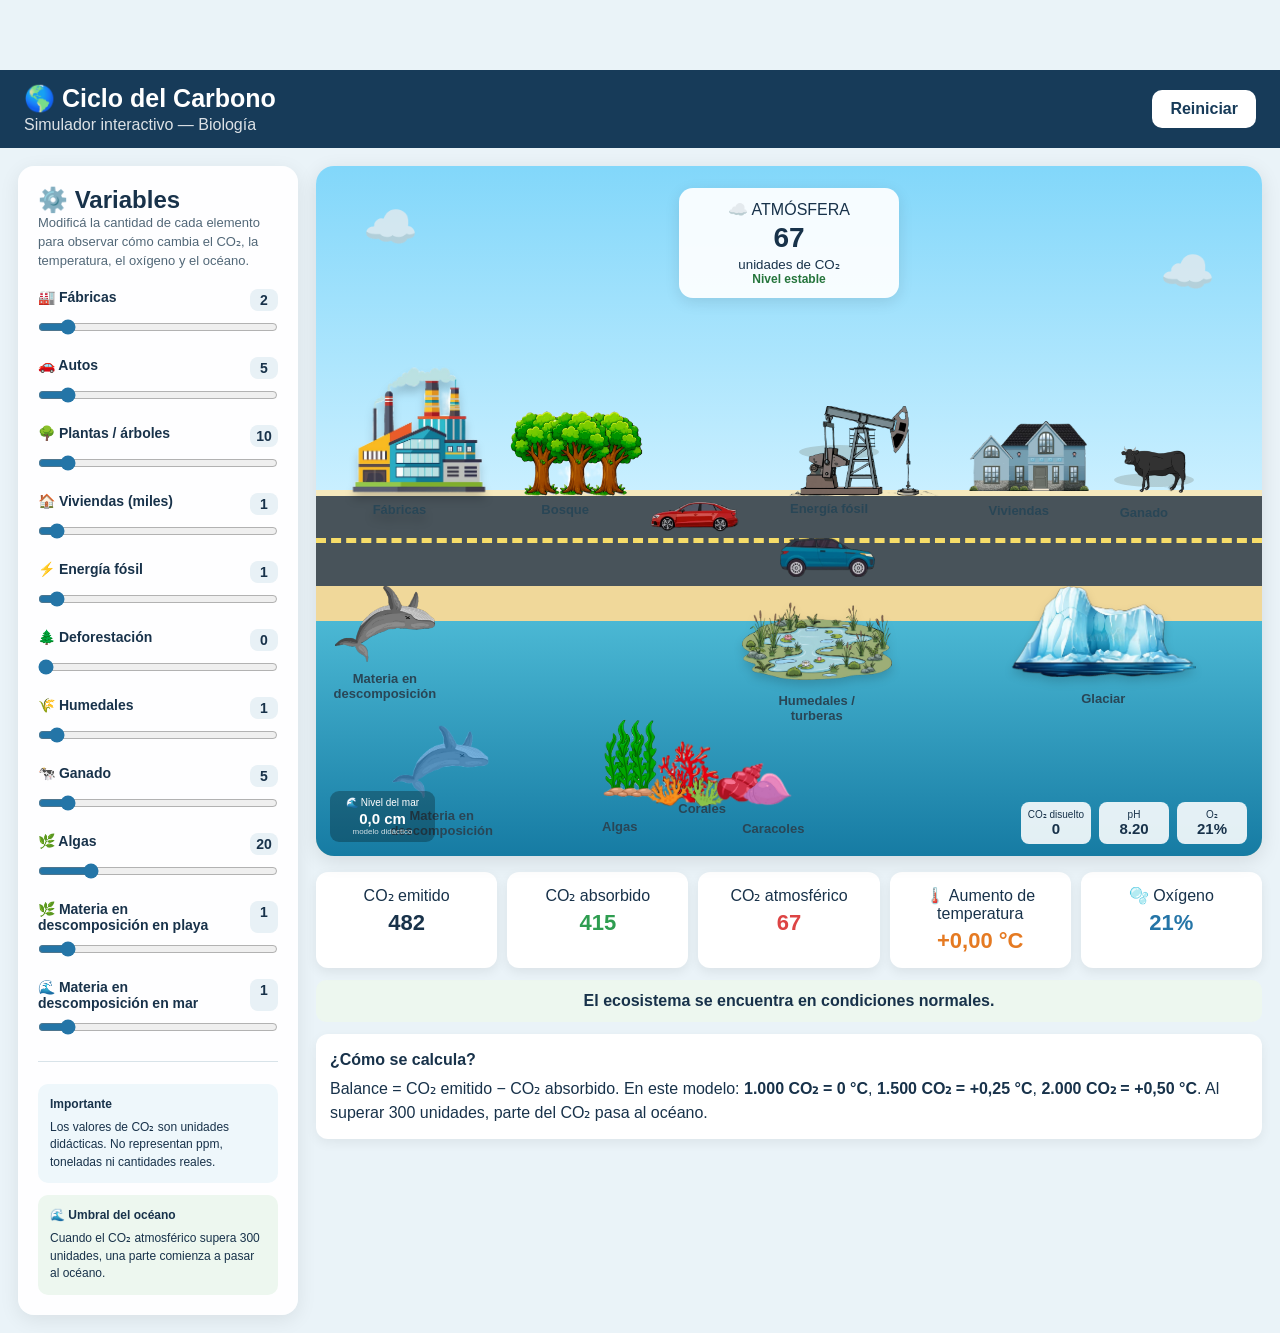
==== simulacion.html @ f577bbe4 "Add files via upload" ====
<!DOCTYPE html>
<html lang="es">
<head>
  <link rel="stylesheet" href="./CSS.styles/inicio.css">
  <meta charset="UTF-8">
  <meta name="viewport" content="width=device-width, initial-scale=1.0">
  <title>Simulador del Ciclo del Carbono</title>
  <link rel="stylesheet" href="./CSS.styles/styles.css">
</head>

<body>

<header class="topbar">
  <div>
    <h1>🌎 Ciclo del Carbono</h1>
    <p>Simulador interactivo — Biología</p>
  </div>

  <button id="resetBtn" class="reset-btn">Reiniciar</button>
</header>


<main class="app">

  <!-- =====================================================
       PANEL DE VARIABLES
       ===================================================== -->

  <aside class="control-panel">

    <h2>⚙️ Variables</h2>

    <p class="small">
      Modificá la cantidad de cada elemento para observar
      cómo cambia el CO₂, la temperatura, el oxígeno y el océano.
    </p>

    <div class="control-group">
      <label>
        🏭 Fábricas
        <span id="factoryCountValue">2</span>
      </label>
      <input id="factoryCount" type="range" min="0" max="20" value="2">
    </div>

    <div class="control-group">
      <label>
        🚗 Autos
        <span id="carCountValue">5</span>
      </label>
      <input id="carCount" type="range" min="0" max="50" value="5">
    </div>

    <div class="control-group">
      <label>
        🌳 Plantas / árboles
        <span id="treeCountValue">10</span>
      </label>
      <input id="treeCount" type="range" min="0" max="100" value="10">
    </div>

    <div class="control-group">
      <label>
        🏠 Viviendas (miles)
        <span id="housingCountValue">1</span>
      </label>
      <input id="housingCount" type="range" min="0" max="20" value="1">
    </div>

    <div class="control-group">
      <label>
        ⚡ Energía fósil
        <span id="energyCountValue">1</span>
      </label>
      <input id="energyCount" type="range" min="0" max="20" value="1">
    </div>

    <div class="control-group">
      <label>
        🌲 Deforestación
        <span id="deforestationCountValue">0</span>
      </label>
      <input id="deforestationCount" type="range" min="0" max="20" value="0">
    </div>

    <div class="control-group">
      <label>
        🌾 Humedales
        <span id="wetlandCountValue">1</span>
      </label>
      <input id="wetlandCount" type="range" min="0" max="20" value="1">
    </div>

    <div class="control-group">
      <label>
        🐄 Ganado
        <span id="cattleCountValue">5</span>
      </label>
      <input id="cattleCount" type="range" min="0" max="50" value="5">
    </div>

    <div class="control-group">
      <label>
        🌿 Algas
        <span id="algaeCountValue">20</span>
      </label>
      <input id="algaeCount" type="range" min="0" max="100" value="20">
    </div>

    <div class="control-group">
      <label>
        🌿 Materia en descomposición en playa
        <span id="whaleBeachCountValue">1</span>
      </label>
      <input id="whaleBeachCount" type="range" min="0" max="10" value="1">
    </div>

    <div class="control-group">
      <label>
        🌊 Materia en descomposición en mar
        <span id="whaleSeaCountValue">1</span>
      </label>
      <input id="whaleSeaCount" type="range" min="0" max="10" value="1">
    </div>

    <hr>

    <div class="info-box">
      <strong>Importante</strong>
      <p>
        Los valores de CO₂ son unidades didácticas.
        No representan ppm, toneladas ni cantidades reales.
      </p>
    </div>

    <div class="threshold-box">
      <strong>🌊 Umbral del océano</strong>
      <p>
        Cuando el CO₂ atmosférico supera 300 unidades,
        una parte comienza a pasar al océano.
      </p>
    </div>

  </aside>


  <!-- =====================================================
       SIMULACIÓN
       ===================================================== -->

  <section class="simulation">

    <div class="sky">

      <div class="cloud cloud1">☁️</div>
      <div class="cloud cloud2">☁️</div>

      <div class="atmosphere-label">
        <span>☁️ ATMÓSFERA</span>
        <strong id="atmosphereCO2">0</strong>
        <small>unidades de CO₂</small>
        <div id="co2Status" class="co2-status">
          Nivel estable
        </div>
      </div>

      <!-- MODIFICACIÓN:
           Capa donde se crean los mini círculos de CO₂
           cuando se hace click sobre un elemento. -->
      <div id="co2ParticleLayer" class="co2-particle-layer" aria-hidden="true"></div>


      <!-- FÁBRICA -->

      <button class="scene-item factory" data-info="factory">
        <img src="./Imagenes/Fabrica.png" width="150">
        <span>Fábricas</span>
      </button>


      <!-- AUTOS -->

      <div class="road">
        <div class="road-line"></div>

        <button class="scene-item car" data-info="car"><img src="./Imagenes/Auto1.png" width="95"></button>
        <button class="scene-item car car2" data-info="car"><img src="./Imagenes/Auto2.png" width="95"></button>
      </div>


      <!-- BOSQUE -->

      <button class="scene-item forest" data-info="tree">

        <div class="trees">
          <img src="./Imagenes/Bosque.png" width="140">
        </div>
        <span>Bosque</span>
      </button>


      <!-- VIVIENDAS -->

      <button class="scene-item housing" data-info="housing">
        <img src="./Imagenes/Vivienda.png" width="120">
        <span>Viviendas</span>
      </button>


      <!-- ENERGÍA FÓSIL -->

      <button class="scene-item energy" data-info="energy">

        <span class="power-plant" aria-hidden="true">
          <img src="./Imagenes/Energía.png" width="150">
        </span>

        <span>Energía fósil</span>

      </button>


      <!-- =====================================================
           MODIFICACIÓN:
           DEFORESTACIÓN
           Los troncos aparecen solamente cuando hay
           deforestación.
           ===================================================== -->

      <button
        class="scene-item deforestation"
        data-info="deforestation"
      >

        <span class="deforestation-logs" aria-hidden="true">
          <img src="./Imagenes/Deforestacion.png" width="140">
        </span>

        <span>Deforestación</span>

      </button>


      <!-- INCENDIOS AUTOMÁTICOS -->
      <!-- MODIFICACIÓN:-->

      <button class="scene-item fire" data-info="fire">

        <span class="fire-emoji" aria-hidden="true"><img src="./Imagenes/Incendios.png" width="120"></span>

        <span>Incendios</span>

      </button>


      <!-- GANADO -->

      <button class="scene-item cattle" data-info="cattle">
        <img src="./Imagenes/Ganado.png" width="65">
        <span>Ganado</span>
      </button>


      <!-- FLUJOS DE CO₂ -->

      <div class="co2-flow flow-factory emission"></div>
      <div class="co2-flow flow-car emission"></div>
      <div class="co2-flow flow-tree absorption"></div>
      <div class="co2-flow flow-cattle emission"></div>


      <!-- =====================================================
           PLAYA
           ===================================================== -->

      <div class="beach">

        <div class="sand"></div>


        <!-- MATERIA EN DESCOMPOSICIÓN -->

        <button
          class="scene-item dead-whale-beach"
          data-info="whaleBeach"
        >
          <span class="decomposition-whale"><img src="./Imagenes/Materia playa.png" width="100"></span>
          <span>Materia en descomposición</span>
        </button>


        <div class="co2-flow flow-whale-beach emission"></div>


        <!-- =================================================
             MODIFICACIÓN:
             HUMEDAL MÁS ARRIBA PARA NO TAPAR LOS CORALES
             ================================================= -->

        
<!-- MODIFICACIÓN: imagen propia del humedal -->
        <button
          class="scene-item wetland"
          id="wetlandImage"
          data-info="wetland"
          aria-label="Humedales y turberas"
        >
          <img
            src="./Imagenes/Humedal.png"
            alt="Humedal"
            class="custom-landscape-image"
          >
          <span class="image-caption">Humedales / turberas</span>
        </button>



        <!-- =================================================
             MODIFICACIÓN:
             GLACIAR FUERA DEL OCÉANO
             ================================================= -->

        <!-- MODIFICACIÓN:
             El glaciar ahora es clickeable como el resto de los elementos. -->
        
<!-- MODIFICACIÓN: imagen propia del glaciar -->
        <button
          class="scene-item polar-ice"
          id="polarIce"
          data-info="glacier"
          aria-label="Glaciar"
        >
          <img
            src="./Imagenes/Glaciar.png"
            alt="Glaciar"
            class="custom-landscape-image"
          >
          <span class="image-caption">Glaciar</span>
        </button>



        <!-- =================================================
             OCÉANO
             ================================================= -->

        <div class="ocean">

          <!-- MATERIA EN DESCOMPOSICIÓN -->

          <button
            class="scene-item dead-whale-sea"
            data-info="whaleSea"
          >
            <span class="decomposition-whale"><img src="./Imagenes/Materia mar.png" width="100"></span>
            <span>Materia en descomposición</span>
          </button>


          <!-- =================================================
               MODIFICACIÓN:
               VIDA MARINA AGRUPADA
               ================================================= -->

          <button class="scene-item algae" data-info="algae">

            <img src="./Imagenes/Algas.png" width="60">

            <span>Algas</span>

          </button>


          <button class="scene-item coral" data-info="coral">

            <img src="./Imagenes/Corales.png" width="80">

            <span>Corales</span>

          </button>


          <button class="scene-item snails" data-info="snail">

            <img src="./Imagenes/Caracoles.png" width="80">

            <span>Caracoles</span>

          </button>

          <div class="co2-flow flow-algae absorption"></div>
          <div class="co2-flow flow-ocean absorption"></div>
          <div class="co2-flow flow-whale-sea emission"></div>


          <!-- =================================================
               MODIFICACIÓN:
               NIVEL DEL MAR ABAJO A LA IZQUIERDA
               ================================================= -->

          <div class="sea-level">

            <span>🌊 Nivel del mar</span>

            <strong id="seaLevel">
              0,0 cm
            </strong>

            <small>
              modelo didáctico
            </small>

          </div>


          <!-- ESTADÍSTICAS DEL OCÉANO -->

          <div class="ocean-stats">

            <div>
              <span>CO₂ disuelto</span>
              <strong id="dissolvedCO2">0</strong>
            </div>

            <div id="oceanPHCard" class="clickable-stat">
              <span>pH</span>
              <strong id="oceanPH">8.2</strong>
            </div>

            <div>
              <span>O₂</span>
              <strong id="oceanOxygen">21%</strong>
            </div>

          </div>

        </div>

      </div>

    </div>


    <!-- =====================================================
         PANEL INFORMATIVO
         ===================================================== -->

    <aside id="infoPanel" class="info-panel">

      <button id="closeInfo" class="close-btn">×</button>

      <div id="infoIcon" class="info-icon">🌎</div>

      <h2 id="infoTitle">
        Seleccioná un elemento
      </h2>

      <p id="infoDescription">
        Hacé click sobre un elemento del paisaje
        para conocer su función dentro del ciclo
        del carbono.
      </p>

      <div id="infoStats" class="info-stats"></div>

    </aside>


    <!-- =====================================================
         DASHBOARD
         ===================================================== -->

    <section class="dashboard">

      <div class="metric">
        <span>CO₂ emitido</span>
        <strong id="totalEmitted">0</strong>
      </div>

      <div class="metric absorption">
        <span>CO₂ absorbido</span>
        <strong id="totalAbsorbed">0</strong>
      </div>

      <div class="metric balance">
        <span>CO₂ atmosférico</span>
        <strong id="netBalance">0</strong>
      </div>

      <div class="metric temperature">
        <span>🌡️ Aumento de temperatura</span>
        <strong id="temperature">+0,00 °C</strong>
      </div>

      <!-- MODIFICACIÓN:
           O₂ máximo = 21% -->

      <div class="metric oxygen">
        <span>🫧 Oxígeno</span>
        <strong id="oxygen">21%</strong>
      </div>

    </section>


    <div id="ecosystemMessage" class="ecosystem-message">
      El ecosistema se encuentra en condiciones normales.
    </div>


    <div class="explanation">

      <strong>¿Cómo se calcula?</strong>

      <span>
        Balance = CO₂ emitido − CO₂ absorbido.
        En este modelo:
        <b>1.000 CO₂ = 0 °C</b>,
        <b>1.500 CO₂ = +0,25 °C</b>,
        <b>2.000 CO₂ = +0,50 °C</b>.
        Al superar 300 unidades,
        parte del CO₂ pasa al océano.
      </span>

    </div>

  </section>

</main>


<script src="./java/script.js"></script>

</body>
</html>
---- CSS.styles/inicio.css ----
/* CONFIGURACION GENERAL */

* {
    margin: 0;
    padding: 0;
    box-sizing: border-box;
}

html {
    scroll-behavior: smooth;
}

body {
    font-family: Arial, sans-serif;
    background: #071c27;
    color: white;
}


/* BARRA DE NAVEGACION */

.navbar {
    display: flex;
    justify-content: space-between;
    align-items: center;

    padding: 22px 8%;

    background: #071c27;
}

.logo {
    color: white;
    text-decoration: none;

    font-size: 25px;
    font-weight: bold;
}

.logo span {
    color: #6dd5a7;
}

nav {
    display: flex;
    align-items: center;
    gap: 25px;
  
}
/* Barra superior fija */
.navbar {
    position: fixed;
    top: 0;
    left: 0;
    width: 100%;
    z-index: 1000;
}

/* Permite que el contenido se desplace */
body {
    margin: 0;
    padding-top: 70px;
}

nav a {
    color: #d5e4e8;
    text-decoration: none;
    font-size: 14px;
}

nav a:hover {
    color: #6dd5a7;
}

.nav-button {
    padding: 11px 18px;

    border: 1px solid #6dd5a7;
    border-radius: 25px;
}


/* PRESENTACION */

.hero {
    min-height: 560px;

    display: flex;
    align-items: center;
    justify-content: space-between;

    padding: 70px 8%;

    background:
        radial-gradient(
            circle at 80% 50%,
            #174c54,
            #071c27 55%
        );
}

.hero-content {
    max-width: 580px;
}

.subtitulo {
    color: #6dd5a7;

    font-size: 13px;
    font-weight: bold;
    letter-spacing: 2px;

    margin-bottom: 20px;
}

h1 {
    font-size: 52px;
    line-height: 1.15;

    margin-bottom: 25px;
}

h1 span {
    color: #6dd5a7;
}

.descripcion {
    color: #c1d2d8;

    font-size: 17px;
    line-height: 1.7;

    max-width: 500px;
}


/* BOTONES */

.botones {
    display: flex;
    flex-wrap: wrap;
    gap: 15px;

    margin-top: 30px;
}

.boton-principal {
    display: inline-block;

    padding: 15px 24px;

    background: #6dd5a7;
    color: #071c27;

    border-radius: 30px;

    font-weight: bold;
    text-decoration: none;

    transition: 0.3s;
}

.boton-principal:hover {
    background: #91e8bf;
    transform: translateY(-3px);
}

.boton-secundario {
    display: inline-block;

    padding: 15px 24px;

    border: 1px solid #54717c;
    border-radius: 30px;

    color: white;
    text-decoration: none;
}


/* PLANETA */

.hero-image {
    text-align: center;

    margin-left: 30px;
}

.planeta {
    font-size: 190px;

    filter: drop-shadow(
        0 0 35px #278d85
    );
}

.texto-planeta {
    color: #b9d3d8;
    font-size: 14px;
}


/* INFORMACION */

.informacion {
    padding: 90px 8%;
    background: #f1f7f5;
    color: #16313b;
}

.titulo-seccion {
    max-width: 700px;
    margin-bottom: 45px;
}

.titulo-seccion h2,
.explorar h2 {
    font-size: 38px;
    margin-bottom: 20px;
}

.titulo-seccion p:last-child {
    color: #526a72;
    line-height: 1.7;
}


/* TARJETAS */

.tarjetas {
    display: grid;

    grid-template-columns: repeat(3, 1fr);

    gap: 22px;
}

.tarjeta {
    padding: 30px;

    background: white;

    border-radius: 18px;

    box-shadow:
        0 8px 25px rgba(15, 45, 50, 0.08);
}

.icono {
    font-size: 40px;
    margin-bottom: 20px;
}

.tarjeta h3 {
    margin-bottom: 15px;
    font-size: 21px;
}

.tarjeta p {
    color: #526a72;
    line-height: 1.7;
}


/* ECOSISTEMA */

.ecosistema {
    padding: 100px 8%;

    background:
        linear-gradient(
            120deg,
            #0d3440,
            #071c27
        );
}

.ecosistema-content {
    max-width: 700px;
}

.ecosistema h2 {
    font-size: 38px;
    line-height: 1.3;
    margin-bottom: 25px;
}

.ecosistema p:not(.subtitulo) {
    color: #c1d2d8;
    line-height: 1.8;
    margin-bottom: 30px;
}


/* EXPLORAR */

.explorar {
    text-align: center;

    padding: 90px 8%;

    background: #f1f7f5;
    color: #16313b;
}

.explorar p:not(.subtitulo) {
    max-width: 650px;

    margin: 0 auto 30px;

    color: #526a72;
    line-height: 1.7;
}


/* PIE DE PAGINA */

footer {
    display: flex;
    justify-content: space-between;
    align-items: center;

    padding: 25px 8%;

    background: #04141c;

    color: #a9c0c8;
    font-size: 13px;
}

footer a {
    color: #6dd5a7;
    text-decoration: none;
}


/* ADAPTACION A CELULARES */

@media (max-width: 800px) {

    .navbar {
        flex-direction: column;
        gap: 20px;
    }

    nav {
        flex-wrap: wrap;
        justify-content: center;
        gap: 15px;
    }

    .hero {
        flex-direction: column;
        text-align: center;
        gap: 40px;
    }

    .hero-content {
        max-width: 100%;
    }

    h1 {
        font-size: 38px;
    }

    .botones {
        justify-content: center;
    }

    .hero-image {
        margin-left: 0;
    }

    .planeta {
        font-size: 130px;
    }

    .tarjetas {
        grid-template-columns: 1fr;
    }

    .titulo-seccion h2,
    .ecosistema h2,
    .explorar h2 {
        font-size: 30px;
    }

    footer {
        flex-direction: column;
        gap: 15px;
        text-align: center;
    }

}
---- CSS.styles/styles.css ----
* {
  box-sizing: border-box;
}

:root {
  --dark: #18324a;
  --card: rgba(255,255,255,.94);
  --green: #2e9d50;
}

body {
  margin: 0;
  font-family: Arial, Helvetica, sans-serif;
  background: #eaf3f8;
  color: var(--dark);
}

button,
input {
  font: inherit;
}


/* =========================================================
   BARRA SUPERIOR
   ========================================================= */

.topbar {
  min-height: 78px;
  padding: 14px 24px;
  display: flex;
  justify-content: space-between;
  align-items: center;
  background: #173b59;
  color: white;
}

.topbar h1 {
  margin: 0 0 3px;
  font-size: 25px;
}

.topbar p {
  margin: 0;
  opacity: .85;
}

.reset-btn {
  border: 0;
  border-radius: 10px;
  padding: 10px 18px;
  background: white;
  color: #173b59;
  font-weight: 700;
  cursor: pointer;
}


/* =========================================================
   ESTRUCTURA
   ========================================================= */

.app {
  display: grid;
  grid-template-columns: 280px minmax(700px,1fr);
  gap: 18px;
  max-width: 1500px;
  margin: 18px auto;
  padding: 0 18px;
}

.control-panel {
  background: var(--card);
  border-radius: 16px;
  padding: 20px;
  box-shadow: 0 5px 20px rgba(0,0,0,.08);
  height: fit-content;
}

.control-panel h2 {
  margin-top: 0;
}

.small {
  font-size: 13px;
  line-height: 1.45;
  color: #526878;
}

.control-group {
  margin: 18px 0;
}

.control-group label {
  display: flex;
  justify-content: space-between;
  gap: 10px;
  font-weight: 700;
  font-size: 14px;
  margin-bottom: 8px;
}

.control-group label span {
  min-width: 28px;
  text-align: center;
  border-radius: 8px;
  padding: 3px 6px;
  background: #e8f1f6;
}

input[type="range"] {
  width: 100%;
  accent-color: #2475a7;
}

hr {
  border: 0;
  border-top: 1px solid #d8e3e9;
  margin: 22px 0;
}

.info-box,
.threshold-box {
  font-size: 12px;
  line-height: 1.45;
  padding: 12px;
  border-radius: 10px;
  background: #eef7fb;
  margin-top: 12px;
}

.threshold-box {
  background: #edf7ef;
}

.info-box p,
.threshold-box p {
  margin: 6px 0 0;
}


/* =========================================================
   PAISAJE
   ========================================================= */

.sky {
  --heat: 0;
  min-height: 690px;
  position: relative;
  overflow: hidden;
  border-radius: 18px;

  background:
    linear-gradient(
      to bottom,
      #82d7fa 0%,
      #c9efff 47%,
      #f5e8bd 47%,
      #f5e8bd 100%
    );

  box-shadow: 0 5px 20px rgba(0,0,0,.1);
}

.sky::after {
  content: "";
  position: absolute;
  inset: 0;

  background:
    rgba(255,105,70,var(--heat));

  pointer-events: none;
  z-index: 30;
}

.cloud {
  position: absolute;
  font-size: 44px;
  opacity: .8;
  z-index: 1;
}

.cloud1 {
  left: 5%;
  top: 35px;
}

.cloud2 {
  right: 5%;
  top: 80px;
}


/* =========================================================
   ATMÓSFERA
   ========================================================= */

.atmosphere-label {
  position: absolute;
  z-index: 10;
  top: 22px;
  left: 50%;
  transform: translateX(-50%);
  min-width: 220px;
  text-align: center;
  background: rgba(255,255,255,.92);
  padding: 12px 18px;
  border-radius: 14px;
  box-shadow: 0 4px 15px rgba(0,0,0,.1);
}

.atmosphere-label span,
.atmosphere-label small {
  display: block;
}

.atmosphere-label strong {
  display: block;
  font-size: 28px;
  margin: 3px 0;
}

.co2-status {
  font-size: 12px;
  font-weight: 700;
  color: #25753c;
}

.co2-status.warning {
  color: #b36a00;
}

.co2-status.danger {
  color: #c62828;
}


/* =========================================================
   ELEMENTOS DEL PAISAJE
   ========================================================= */

.scene-item {
  position: absolute;
  z-index: 5;
  border: 0;
  background: transparent;
  cursor: pointer;
  font-size: 45px;
  text-align: center;
  transition: .3s ease;
}

/* ELEMENTOS QUE DESAPARECEN */

.scene-item.dead {
  opacity: 0 !important;
  visibility: hidden;
  pointer-events: none;
  transition: opacity .8s ease;
}

.scene-item:hover {
  transform: scale(1.08);
}

.scene-item > span:last-child {
  display: block;
  position: absolute;

  left: calc(50% + var(--label-x, 0px));
  top: calc(100% + var(--label-y, 0px));

  transform: translateX(-50%);

  width: max-content;
  max-width: 130px;

  font-size: 13px;
  font-weight: 700;
  color: #294656;
  text-align: center;
}

/* POSICIÓN PERSONALIZADA DE LOS NOMBRES */

.forest > span:last-child,
.algae > span:last-child,
.coral > span:last-child,
.snails > span:last-child {

  position: absolute;

  left: calc(50% + var(--label-x, 0px));
  top: calc(100% + var(--label-y, 4px));

  transform: translateX(-50%);

  width: max-content;
  max-width: 130px;

  text-align: center;
  font-size: 13px;
  font-weight: 700;
  color: #294656;
}

/* =========================================================
   ELEMENTOS TERRESTRES
   ========================================================= */

.factory {
  left: 3%;
  top: 190px;
  filter: drop-shadow(0 7px 4px rgba(0,0,0,.18));
  --label-x: -20px;
  --label-y: -15px;
}

.forest {
  left: 20%;
  top: 240px;
  --label-x: -10px;
  --label-y: -10px;
}

.cattle {
  right: 8%;
  top: 280px;
  --label-x: -10px;
  --label-y: 1px;
}

.housing {
  left: 69%;
  top: 255px;
  --label-x: -10px;
  --label-y: 1px;
}

.energy {
  left: 50%;
  top: 240px;
  --label-x: -10px;
  --label-y: 25px;
}

.deforestation {
  left: 27%;
  top: 285px;
  --label-x: -10px;
  --label-y: 5px;
}

.cattle::after,
.housing::after,
.energy::after {
  content: "";
  position: absolute;
  left: 50%;
  bottom: 17px;
  width: 80px;
  height: 14px;
  border-radius: 50%;
  background: rgba(75,60,35,.18);
  transform: translateX(-50%);
  z-index: -1;
}


/* =========================================================
   CARRETERA
   ========================================================= */

.road {
  position: absolute;
  z-index: 3;
  left: 0;
  right: 0;
  top: 330px;
  height: 90px;
  background: #48535a;
}

.road-line {
  position: absolute;
  top: 42px;
  left: 0;
  right: 0;
  border-top: 5px dashed #f7dd69;
}

.car {
  top: 2px;
  left: 35%;
}

.car2 {
  top: 40px;
  left: 49%;
}


/* =========================================================
   ENERGÍA FÓSIL
   ========================================================= */

.power-plant {
  position: relative;
  display: block;
  width: 100px;
  height: 70px;
  margin: auto;
}

.plant-building {
  position: absolute;
  left: 15px;
  bottom: 10px;
  width: 68px;
  height: 43px;
  border-radius: 5px 5px 2px 2px;
  background: linear-gradient(#68757c,#3f4c52);
  border: 3px solid #334047;
}

.plant-building::before {
  content: "";
  position: absolute;
  left: 9px;
  top: 10px;
  width: 10px;
  height: 10px;
  background: #f2cf6b;
  box-shadow:
    17px 0 #f2cf6b,
    34px 0 #f2cf6b,
    0 17px #f2cf6b,
    17px 17px #f2cf6b,
    34px 17px #f2cf6b;
}

.plant-chimney {
  position: absolute;
  bottom: 38px;
  width: 13px;
  height: 40px;
  border-radius: 3px 3px 0 0;
  background: #626c70;
  border: 2px solid #3e494d;
}

.chimney-a {
  left: 22px;
}

.chimney-b {
  right: 17px;
  height: 51px;
}

.plant-smoke {
  position: absolute;
  font-size: 18px;
  color: rgba(90,90,90,.55);
  animation: smokeMove 2.4s infinite ease-in-out;
}

.smoke-a {
  left: 15px;
  top: -1px;
}

.smoke-b {
  right: 8px;
  top: -12px;
  animation-delay: .8s;
}

@keyframes smokeMove {
  from {
    transform: translateY(4px);
    opacity: .35;
  }

  to {
    transform: translateY(-15px);
    opacity: .75;
  }
}


/* =========================================================
   DEFORESTACIÓN
   MODIFICACIÓN:
   LOS TRONCOS SOLO APARECEN CUANDO HAY DEFORESTACIÓN
   ========================================================= */

.deforestation-logs {
  display: flex;
  justify-content: center;
  align-items: center;
  gap: 1px;

  min-height: 52px;

  font-size: 31px;
  line-height: 1;

  opacity: 0;
  transform: translateY(8px) scale(.8);

  transition:
    opacity .45s ease,
    transform .45s ease;

  pointer-events: none;
}

.deforestation-logs span {
  display: inline-block;
  filter: drop-shadow(0 4px 3px rgba(0,0,0,.2));
}

.deforestation.logs-visible .deforestation-logs {
  opacity: 1;
  transform: translateY(0) scale(1);
}

/* MODIFICACIÓN:
   El texto "Deforestación" acompaña a los troncos
   y aparece cuando hay deforestación. */
.deforestation > span:last-child {
  opacity: 0;
  transition: opacity .45s ease;
}

.deforestation.logs-visible > span:last-child {
  opacity: 1;
}


/* =========================================================
   INCENDIOS
   MODIFICACIÓN:
   NO HAY CONTROL MANUAL.
   APARECEN AUTOMÁTICAMENTE CON LA TEMPERATURA.
   ========================================================= */

.fire {
  right: 30%;
  top: 255px;
  width: 100px;
  opacity: 0;
  z-index: 7;

  transition:
    opacity .45s ease,
    transform .35s ease;
}

/* MODIFICACIÓN:
   Ahora se utiliza directamente el emoji de fuego. */
.fire-emoji {
  display: block;
  font-size: 50px;
  line-height: 1;
  margin: 0 auto 2px;
}

/* Código anterior conservado para no alterar
   el resto del diseño, aunque ya no se utiliza. */
.fire-art {
  position: relative;
  display: block;
  width: 90px;
  height: 64px;
  margin: auto;
}

.burning-log {
  position: absolute;
  left: 16px;
  bottom: 7px;
  width: 58px;
  height: 13px;
  border-radius: 12px;
  background: #713b22;
  transform: rotate(-7deg);
}

.flame {
  position: absolute;
  bottom: 13px;
  border-radius: 55% 45% 60% 40%;
  transform-origin: bottom center;
  animation: flameMove .55s ease-in-out infinite alternate;
}

.flame-a {
  left: 28px;
  width: 31px;
  height: 49px;
  background: #e85d22;
}

.flame-b {
  left: 42px;
  width: 25px;
  height: 39px;
  background: #ff9d28;
  animation-delay: .15s;
}

.flame-c {
  left: 49px;
  bottom: 16px;
  width: 16px;
  height: 28px;
  background: #ffe36b;
  animation-delay: .28s;
}

@keyframes flameMove {
  from {
    transform: rotate(-5deg) scaleY(.94);
  }

  to {
    transform: rotate(6deg) scaleY(1.06);
  }
}

.fire-active {
  opacity: 1;
  animation: firePulse .9s ease-in-out infinite alternate;
}

@keyframes firePulse {
  from {
    filter: brightness(.95);
  }

  to {
    filter: brightness(1.15);
  }
}


/* =========================================================
   PLAYA
   ========================================================= */

.beach {
  position: absolute;
  left: 0;
  right: 0;
  bottom: 0;
  height: 300px;
  z-index: 1;
}

.sand {
  position: absolute;
  left: 0;
  right: 0;
  top: 0;
  height: 65px;
  background: #f0d89a;
}


/* =========================================================
   HUMEDAL
   MODIFICACIÓN:
   MÁS ARRIBA Y ANIMADO
   ========================================================= */


/* HUMEDAL
   MODIFICACIÓN: el humedal ya no disminuye de tamaño
   ni pierde opacidad cuando aumenta el CO2. */

.wetland {
  left: 45%;
  top: 35px;
  width: 150px;
  height: 82px;
  font-size: 12px;
  z-index: 8;

  /* Se elimina el efecto de reducción por --melt */
  transform: none;
  opacity: 1;

  /* Se mantienen las transiciones por si se necesitan
     para otros efectos visuales */
  transition: none;
}

.wetland-art {
  position: relative;
  display: block;
  width: 145px;
  height: 58px;
  margin: auto;

  border-radius: 48% 52% 45% 55%;

  background:
    linear-gradient(
      to bottom,
      #8fc58a 0 35%,
      #6e9d69 36% 100%
    );

  border: 3px solid rgba(62,105,60,.75);

  box-shadow:
    inset 0 -12px 0 rgba(55,102,72,.2),
    0 7px 5px rgba(0,0,0,.12);

  overflow: hidden;
}

.wetland-water {
  position: absolute;
  left: 23px;
  bottom: 9px;
  width: 98px;
  height: 24px;
  border-radius: 50%;

  background:
    linear-gradient(
      #8fd6df,
      #4c9fb0
    );

  animation:
    wetlandRipple 2.2s ease-in-out infinite alternate;
}

.reed {
  position: absolute;
  bottom: 22px;
  width: 4px;
  height: 34px;
  border-radius: 5px;
  background: #4d743b;
  animation:
    reedSway 2.4s ease-in-out infinite alternate;
}

.reed::before {
  content: "";
  position: absolute;
  top: -4px;
  left: -3px;
  width: 10px;
  height: 8px;
  border-radius: 50%;
  background: #77542c;
}

.reed-a {
  left: 18px;
}

.reed-b {
  left: 38px;
  height: 40px;
  animation-delay: .4s;
}

.reed-c {
  right: 22px;
  height: 31px;
  animation-delay: .8s;
}

.marsh-plant {
  position: absolute;
  bottom: 10px;
  font-size: 25px;
  animation:
    marshBob 2.1s ease-in-out infinite alternate;
}

.plant-a {
  left: 7px;
}

.plant-b {
  right: 5px;
  animation-delay: .6s;
}

@keyframes wetlandRipple {
  from {
    transform: scaleX(.96);
  }

  to {
    transform: scaleX(1.04);
  }
}

@keyframes reedSway {
  from {
    transform: rotate(-4deg);
  }

  to {
    transform: rotate(5deg);
  }
}

@keyframes marshBob {
  from {
    transform: translateY(1px);
  }

  to {
    transform: translateY(-3px);
  }
}


/* =========================================================
   GLACIAR
   MODIFICACIÓN:
   MÁS ABAJO Y SIN TEXTO DE CALENTAMIENTO
   ========================================================= */

.polar-ice {
  --melt: 0;

  position: absolute;

  right: 7%;
  top: 18px;

  width: 185px;
  height: 115px;

  z-index: 12;

  /* MODIFICACIÓN:
     El glaciar se reduce visiblemente a medida que se derrite. */
  transform:
    translateX(0)
    scale(
      calc(1 - var(--melt) * .48)
    );

  transform-origin: center bottom;

  border: 0;
  background: transparent;
  padding: 0;
  cursor: pointer;
  font-family: inherit;

  transition:
    transform .7s ease,
    opacity .7s ease;
}

.glacier-art {
  position: relative;
  width: 100%;
  height: 82px;

  filter:
    drop-shadow(0 7px 5px rgba(0,0,0,.14));
}

.glacier-mountain {
  position: absolute;
  bottom: 0;

  clip-path:
    polygon(
      0 100%,
      20% 55%,
      36% 72%,
      54% 20%,
      72% 62%,
      86% 44%,
      100% 100%
    );
}

.mountain-back {
  left: 5px;
  width: 165px;
  height: 72px;
  background: #b8d9e7;
}

.mountain-main {
  left: 20px;
  width: 145px;
  height: 76px;

  background:
    linear-gradient(
      145deg,
      #eefaff 0 35%,
      #9bc8dc 36% 70%,
      #5e9db8 71%
    );
}

.glacier-snow {
  position: absolute;
  left: 42px;
  top: 7px;
  width: 66px;
  height: 35px;

  background: white;

  clip-path:
    polygon(
      50% 0,
      100% 100%,
      72% 70%,
      50% 100%,
      25% 65%,
      0 100%
    );
}

.glacier-crack {
  position: absolute;
  width: 3px;
  height: 24px;
  background: rgba(50,110,140,.5);
}

.crack-a {
  left: 84px;
  top: 38px;
  transform: rotate(18deg);
}

.crack-b {
  left: 101px;
  top: 48px;
  transform: rotate(-13deg);
}

.glacier-water {
  position: absolute;
  left: 52px;
  bottom: -2px;
  width: 85px;
  height: 18px;

  border-radius: 50%;

  background: #62b9d2;

  opacity:
    calc(.35 + var(--melt) * .65);

  transform:
    scaleX(calc(.75 + var(--melt) * .5));

  transition: .7s ease;
}

.glacier-caption {

  color: #294656;

  text-align: center;
}

.glacier-caption strong {
  font-size: 13px;
}

/* No se muestra texto secundario */
.glacier-caption small {
  display: none !important;
}

.polar-ice.melting .glacier-art {
  transform:
    scaleY(calc(1 - var(--melt) * .22))
    scaleX(calc(1 - var(--melt) * .42));

  transform-origin:
    center bottom;
}


/* =========================================================
   OCÉANO
   ========================================================= */

.ocean {
  position: absolute;
  left: 0;
  right: 0;
  bottom: 0;
  height: 235px;

  overflow: hidden;

  background:
    linear-gradient(
      to bottom,
      #4bb8d4,
      #167ba3
    );
}

.ocean-label {
  position: absolute;
  top: 8px;
  left: 50%;
  transform: translateX(-50%);

  color: white;
  font-weight: 800;
  z-index: 5;
}


/* =========================================================
   VIDA MARINA
   MODIFICACIÓN:
   TODOS JUNTOS EN LA ZONA DE ALGAS
   ========================================================= */

.algae {
  left: 30%;
  bottom: 42px;
  font-size: 34px;
  z-index: 8;

  --label-x: -10px;
  --label-y: 5px;
}

.coral {
  left: 35%;
  bottom: 40px;
  font-size: 34px;
  z-index: 8;

  --label-x: 15px;
  --label-y: -15px;
}

.snails {
  left: 42%;
  right: auto;
  bottom: 40px;
  font-size: 32px;
  z-index: 8;

  --label-x: 20px;
  --label-y: 5px;
}


/* =========================================================
   BALLENAS / DESCOMPOSICIÓN
   ========================================================= */

.dead-whale-beach {
  left: 2%;
  top: 30px;
  font-size: 38px;
}

.dead-whale-sea {
  left: 8%;
  bottom: 48px;
  font-size: 38px;
}

.decomposition-whale {
  display: block;
  font-size: 38px;
}


/* =========================================================
   CO₂ DISUELTO
   ========================================================= */

.deep-co2 {
  position: absolute;
  right: 25px;
  top: 60px;

  display: flex;
  flex-direction: column;
  gap: 5px;

  color: rgba(255,255,255,.5);
  font-size: 13px;
}

.deep-co2 strong {
  color: white;
  font-size: 11px;
}


/* =========================================================
   NIVEL DEL MAR
   MODIFICACIÓN:
   ESQUINA INFERIOR IZQUIERDA
   ========================================================= */

.sea-level {
  position: absolute;

  left: 14px;
  bottom: 14px;

  z-index: 20;

  min-width: 105px;

  padding: 6px 9px;

  border-radius: 9px;

  background: rgba(0,0,0,.27);

  color: white;

  text-align: center;

  font-size: 10px;
}

.sea-level span,
.sea-level strong,
.sea-level small {
  display: block;
}

.sea-level strong {
  font-size: 15px;
  margin-top: 2px;
}

.sea-level small {
  font-size: 8px;
  opacity: .8;
}


/* =========================================================
   ESTADÍSTICAS DEL OCÉANO
   ========================================================= */

.ocean-stats {
  position: absolute;

  right: 15px;
  bottom: 12px;

  display: flex;
  gap: 8px;

  z-index: 10;
}

.ocean-stats div {
  min-width: 70px;

  padding: 7px;

  border-radius: 8px;

  background: rgba(255,255,255,.88);

  text-align: center;

  font-size: 10px;
}

.ocean-stats span,
.ocean-stats strong {
  display: block;
}

.ocean-stats strong {
  font-size: 15px;
}


/* =========================================================
   FLUJOS
   ========================================================= */

.co2-flow {
  position: absolute;
  width: 11px;
  height: 11px;
  border-radius: 50%;
  opacity: 0;
  z-index: 25;
}

.co2-flow.emission {
  background: #e53935;
}

.co2-flow.absorption {
  background: #2e9d50;
}


/* =========================================================
   MINI CÍRCULOS DE CO₂ AL HACER CLICK
   MODIFICACIÓN:
   Emisiones: del elemento hacia ATMÓSFERA.
   Absorciones: de ATMÓSFERA hacia el elemento.
   ========================================================= */

.co2-particle-layer {
  position: absolute;
  inset: 0;
  z-index: 28;
  pointer-events: none;
  overflow: hidden;
}

.co2-particle {
  position: absolute;
  left: 0;
  top: 0;

  width: 10px;
  height: 10px;
  border-radius: 50%;

  opacity: 0;

  pointer-events: none;

  will-change: transform, opacity;

  animation:
    co2ParticleFly 2.35s ease-in-out forwards;
  animation-delay: var(--delay);
}

.co2-particle.emission {
  background: #e53935;
}

.co2-particle.absorption {
  background: #2e9d50;
}

@keyframes co2ParticleFly {

  0% {
    opacity: 0;

    transform:
      translate(
        var(--start-x),
        var(--start-y)
      )
      scale(.65);
  }

  12% {
    opacity: 1;
  }

  82% {
    opacity: 1;
  }

  100% {
    opacity: 0;

    transform:
      translate(
        var(--end-x),
        var(--end-y)
      )
      scale(.9);
  }

}


/* =========================================================
   PANEL DE INFORMACIÓN
   ========================================================= */

.info-panel {
  margin-top: 16px;

  background: white;

  border-radius: 16px;

  padding: 20px;

  box-shadow:
    0 5px 20px rgba(0,0,0,.08);

  display: none;

  position: relative;
}

.info-panel.visible {
  display: block;
}

.close-btn {
  position: absolute;

  right: 12px;
  top: 10px;

  border: 0;
  background: transparent;

  font-size: 25px;

  cursor: pointer;
}

.info-icon {
  font-size: 45px;
}

.info-panel h2 {
  margin-bottom: 8px;
}

.info-panel p {
  line-height: 1.5;
}

.info-stats {
  display: grid;
  gap: 8px;
}

.info-stats div {
  padding: 8px;
  border-radius: 8px;
  background: #eef5f8;
}


/* =========================================================
   DASHBOARD
   ========================================================= */

.dashboard {
  display: grid;

  grid-template-columns:
    repeat(5,1fr);

  gap: 10px;

  margin-top: 16px;
}

.metric {
  padding: 14px;

  border-radius: 12px;

  background: white;

  box-shadow:
    0 4px 12px rgba(0,0,0,.07);

  text-align: center;
}

.metric span,
.metric strong {
  display: block;
}

.metric strong {
  margin-top: 5px;
  font-size: 22px;
}

.metric.absorption strong {
  color: #2e9d50;
}

.metric.balance strong {
  color: #d44;
}

.metric.temperature strong {
  color: #e57a22;
}

.metric.oxygen strong {
  color: #2575a7;
}


/* =========================================================
   MENSAJES
   ========================================================= */

.ecosystem-message {
  margin-top: 12px;

  padding: 12px;

  border-radius: 10px;

  background: #edf7ef;

  text-align: center;

  font-weight: 700;
}

.warning-message {
  background: #fff3df;
}


/* =========================================================
   EXPLICACIÓN
   ========================================================= */

.explanation {
  margin-top: 12px;

  padding: 14px;

  border-radius: 12px;

  background: white;

  line-height: 1.5;

  box-shadow:
    0 4px 12px rgba(0,0,0,.06);
}

.explanation strong,
.explanation span {
  display: block;
}

.explanation span {
  margin-top: 5px;
}


/* =========================================================
   RESPONSIVE
   ========================================================= */

@media(max-width: 1100px) {

  .app {
    grid-template-columns: 250px minmax(600px,1fr);
  }

  .dashboard {
    grid-template-columns: repeat(3,1fr);
  }

}

@media(max-width: 900px) {

  .app {
    display: block;
  }

  .control-panel {
    margin-bottom: 18px;
  }

  .sky {
    min-height: 650px;
  }

  .wetland {
    left: 51%;
    top: 95px;
  }

  .algae {
    left: 22%;
  }

  .coral {
    left: 32%;
  }

  .snails {
    left: 42%;
  }

  .polar-ice {
    right: 2%;
    top: 18px;
    transform: scale(.85);
    transform-origin: right bottom;
  }

  .dashboard {
    grid-template-columns: repeat(2,1fr);
  }

}

@media(max-width:600px) {

  .topbar {
    padding: 12px;
  }

  .topbar h1 {
    font-size: 20px;
  }

  .sky {
    min-height: 600px;
  }

  .factory {
    left: 3%;
  }

  .forest {
    left: 20%;
  }

  .energy {
    left: 48%;
  }

  .housing {
    left: 67%;
  }

  .cattle {
    right: 1%;
  }

  .deforestation {
    left: 31%;
  }

  .fire {
    right: 7%;
  }

  .wetland {
    left: 47%;
  }

  .polar-ice {
    transform: scale(.7);
  }

  .dashboard {
    grid-template-columns: 1fr;
  }

}


/* =====================================================
   MODIFICACIÓN: IMÁGENES PROPIAS DEL GLACIAR Y HUMEDAL
   ===================================================== */

/* Imagen dentro de los botones del paisaje */
.custom-landscape-image {
  display: block;
  width: 100%;
  height: 100%;
  object-fit: contain;
  object-position: center;
  margin: 0 auto;
  filter: drop-shadow(0 5px 5px rgba(0, 0, 0, 0.15));
}

/* Texto debajo de cada imagen */
.image-caption {
  display: block;
  margin-top: 2px;
  color: #294656;
  font-size: 13px;
  font-weight: 700;
  text-align: center;
}

/* Tamaño y ubicación del glaciar */
.polar-ice {
  width: 185px;
  height: 115px;
  padding: 0;
}

/* Tamaño y ubicación del humedal */
.wetland {
  width: 150px;
  height: 100px;
  padding: 0;
}

/* Evita que el texto del botón quede oculto */
.polar-ice .image-caption,
.wetland .image-caption {
  position: relative;
  z-index: 2;
}
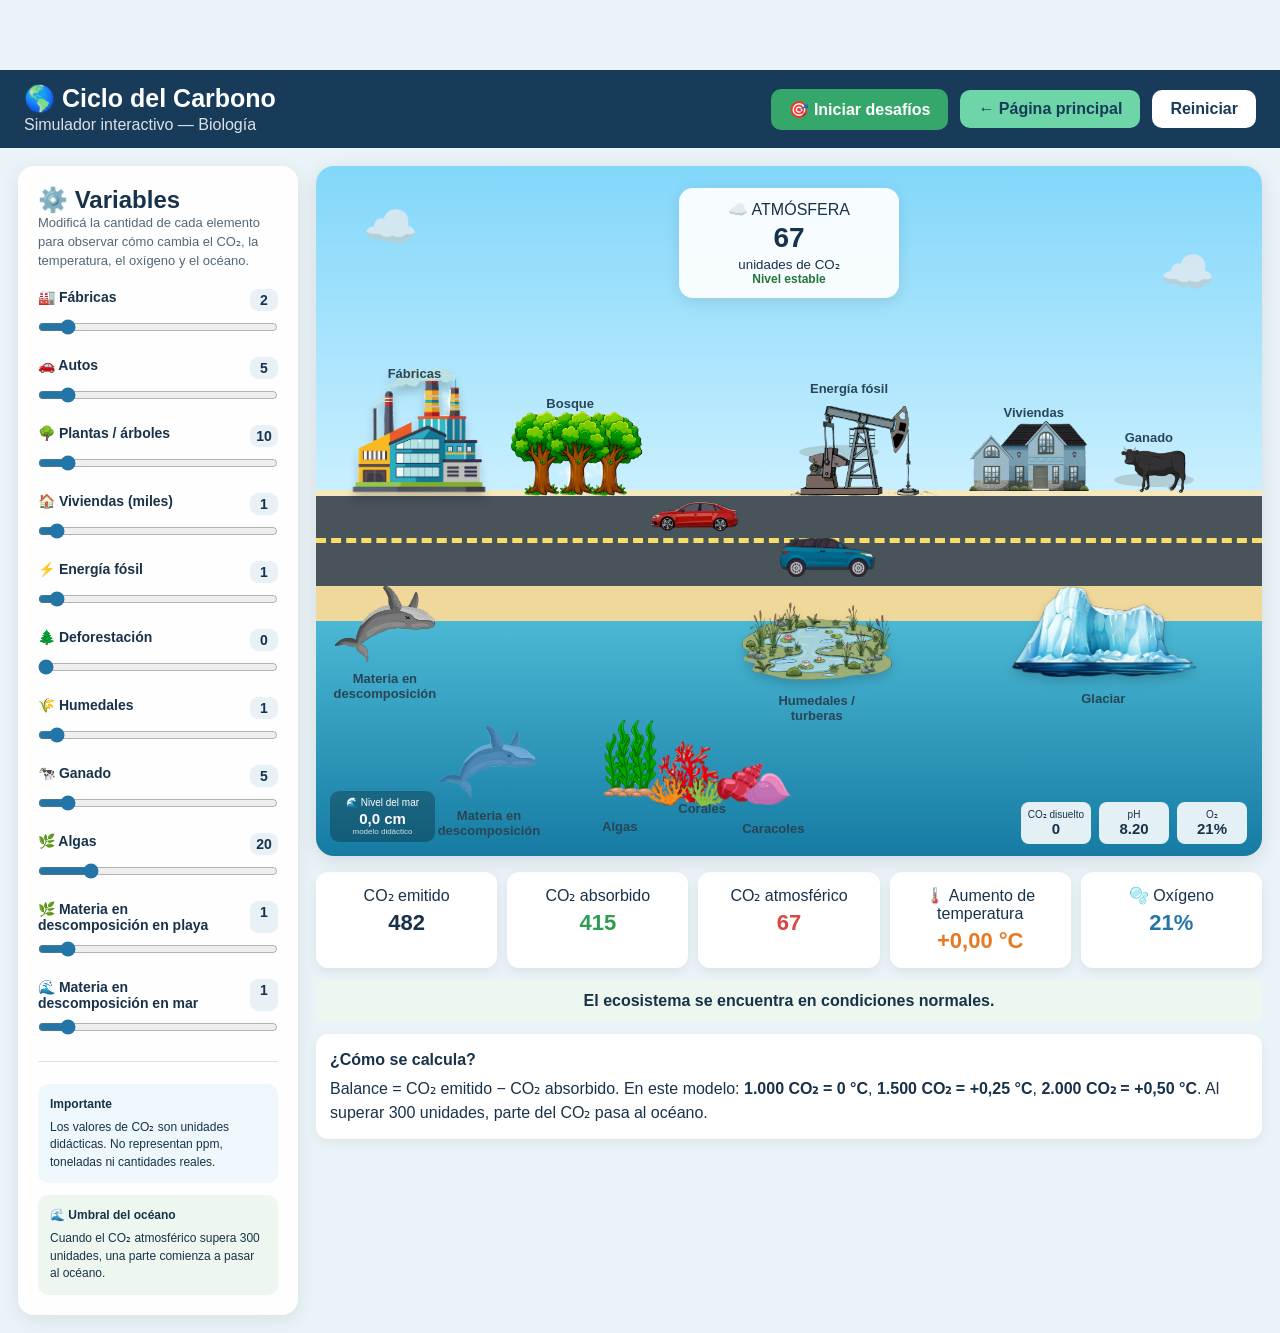
==== commit 49ece0e7: "Add files via upload" ====
--- a/simulacion.html
+++ b/simulacion.html
@@ -16,7 +16,17 @@
     <p>Simulador interactivo — Biología</p>
   </div>
 
-  <button id="resetBtn" class="reset-btn">Reiniciar</button>
+  <div class="topbar-buttons">
+    <button id="challengesBtn" class="challenges-btn">
+      🎯 Iniciar desafíos
+    </button>
+     <a href="./index.html" class="home-btn">
+      ← Página principal
+    </a>
+    <button id="resetBtn" class="reset-btn">
+      Reiniciar
+    </button>
+  </div>
 </header>
 
 
@@ -248,7 +258,6 @@
 
         <span class="fire-emoji" aria-hidden="true"><img src="./Imagenes/Incendios.png" width="120"></span>
 
-        <span>Incendios</span>
 
       </button>
 
--- a/CSS.styles/inicio.css
+++ b/CSS.styles/inicio.css
@@ -1,4 +1,3 @@
-
 /* CONFIGURACION GENERAL */
 
 * {
@@ -141,7 +140,7 @@
     display: flex;
     flex-wrap: wrap;
     gap: 15px;
-
+    
     margin-top: 30px;
 }
 
@@ -392,4 +391,4 @@
         text-align: center;
     }
 
-}
+}
--- a/CSS.styles/styles.css
+++ b/CSS.styles/styles.css
@@ -282,9 +282,19 @@
   text-align: center;
 }
 
+/* NOMBRES ARRIBA DE LAS IMÁGENES */
+.factory > span:last-child,
+.forest > span:last-child,
+.energy > span:last-child,
+.housing > span:last-child,
+.cattle > span:last-child {
+  top: auto;
+  bottom: calc(100% + var(--label-y, 0px));
+}
+
 /* POSICIÓN PERSONALIZADA DE LOS NOMBRES */
 
-.forest > span:last-child,
+
 .algae > span:last-child,
 .coral > span:last-child,
 .snails > span:last-child {
@@ -305,6 +315,7 @@
   color: #294656;
 }
 
+
 /* =========================================================
    ELEMENTOS TERRESTRES
    ========================================================= */
@@ -313,43 +324,43 @@
   left: 3%;
   top: 190px;
   filter: drop-shadow(0 7px 4px rgba(0,0,0,.18));
-  --label-x: -20px;
-  --label-y: -15px;
+  --label-x: -5px;
+  --label-y: -25px;
 }
 
 .forest {
   left: 20%;
   top: 240px;
-  --label-x: -10px;
-  --label-y: -10px;
+  --label-x: -5px;
+  --label-y: -5px;
 }
 
 .cattle {
   right: 8%;
   top: 280px;
-  --label-x: -10px;
+  --label-x: -5px;
   --label-y: 1px;
 }
 
 .housing {
   left: 69%;
   top: 255px;
-  --label-x: -10px;
+  --label-x: 5px;
   --label-y: 1px;
 }
 
 .energy {
   left: 50%;
   top: 240px;
-  --label-x: -10px;
-  --label-y: 25px;
+  --label-x: 10px;
+  --label-y: 10px;
 }
 
 .deforestation {
   left: 27%;
   top: 285px;
-  --label-x: -10px;
-  --label-y: 5px;
+  --label-x: 45px;
+  --label-y: -70px;
 }
 
 .cattle::after,
@@ -1080,7 +1091,7 @@
 }
 
 .dead-whale-sea {
-  left: 8%;
+  left: 13%;
   bottom: 48px;
   font-size: 38px;
 }
@@ -1631,4 +1642,119 @@
 .wetland .image-caption {
   position: relative;
   z-index: 2;
-}+}
+
+.topbar-buttons {
+  display: flex;
+  align-items: center;
+  gap: 12px;
+  flex-wrap: wrap;
+}
+
+.challenges-btn {
+  border: 0;
+  border-radius: 10px;
+  padding: 11px 18px;
+  background: #36a76b;
+  color: white;
+  font-weight: 700;
+  cursor: pointer;
+  transition: .25s ease;
+}
+
+.challenges-btn:hover {
+  background: #238650;
+  transform: translateY(-2px);
+}
+
+
+/* ADAPTACIÓN A CELULARES */
+
+@media(max-width: 600px) {
+
+  .topbar-buttons {
+    gap: 6px;
+  }
+
+  .challenges-card {
+    padding: 22px 17px;
+  }
+
+  .challenges-card h1 {
+    font-size: 23px;
+  }
+
+  .rules-container {
+    padding: 15px;
+  }
+
+  .rule {
+    gap: 10px;
+  }
+
+}
+
+
+/* =========================================================
+   NUEVA MODIFICACIÓN:
+   AVISO DE RECUPERACIÓN BLOQUEADA POR CONTAMINACIÓN
+   ========================================================= */
+
+.recovery-warning {
+  display: none;
+  margin: 12px 0;
+  padding: 12px;
+  border-radius: 10px;
+
+  background: #fff0e8;
+  border: 1px solid #e6a17d;
+
+  color: #a13d20;
+  font-size: 12px;
+  font-weight: 700;
+  line-height: 1.5;
+}
+
+.recovery-warning.visible {
+  display: block;
+  animation: warningAppear .25s ease;
+}
+
+@keyframes warningAppear {
+  from {
+    opacity: 0;
+    transform: translateY(-5px);
+  }
+
+  to {
+    opacity: 1;
+    transform: translateY(0);
+  }
+}
+/* BOTONES DE LA BARRA SUPERIOR */
+
+.topbar-buttons {
+  display: flex;
+  align-items: center;
+  gap: 12px;
+}
+
+.home-btn {
+  display: inline-block;
+  padding: 10px 18px;
+
+  background: #6dd5a7;
+  color: #173b59;
+
+  border-radius: 10px;
+
+  font-weight: 700;
+  text-decoration: none;
+
+  transition: 0.3s;
+}
+
+.home-btn:hover {
+  background: #91e8bf;
+  transform: translateY(-2px);
+}
